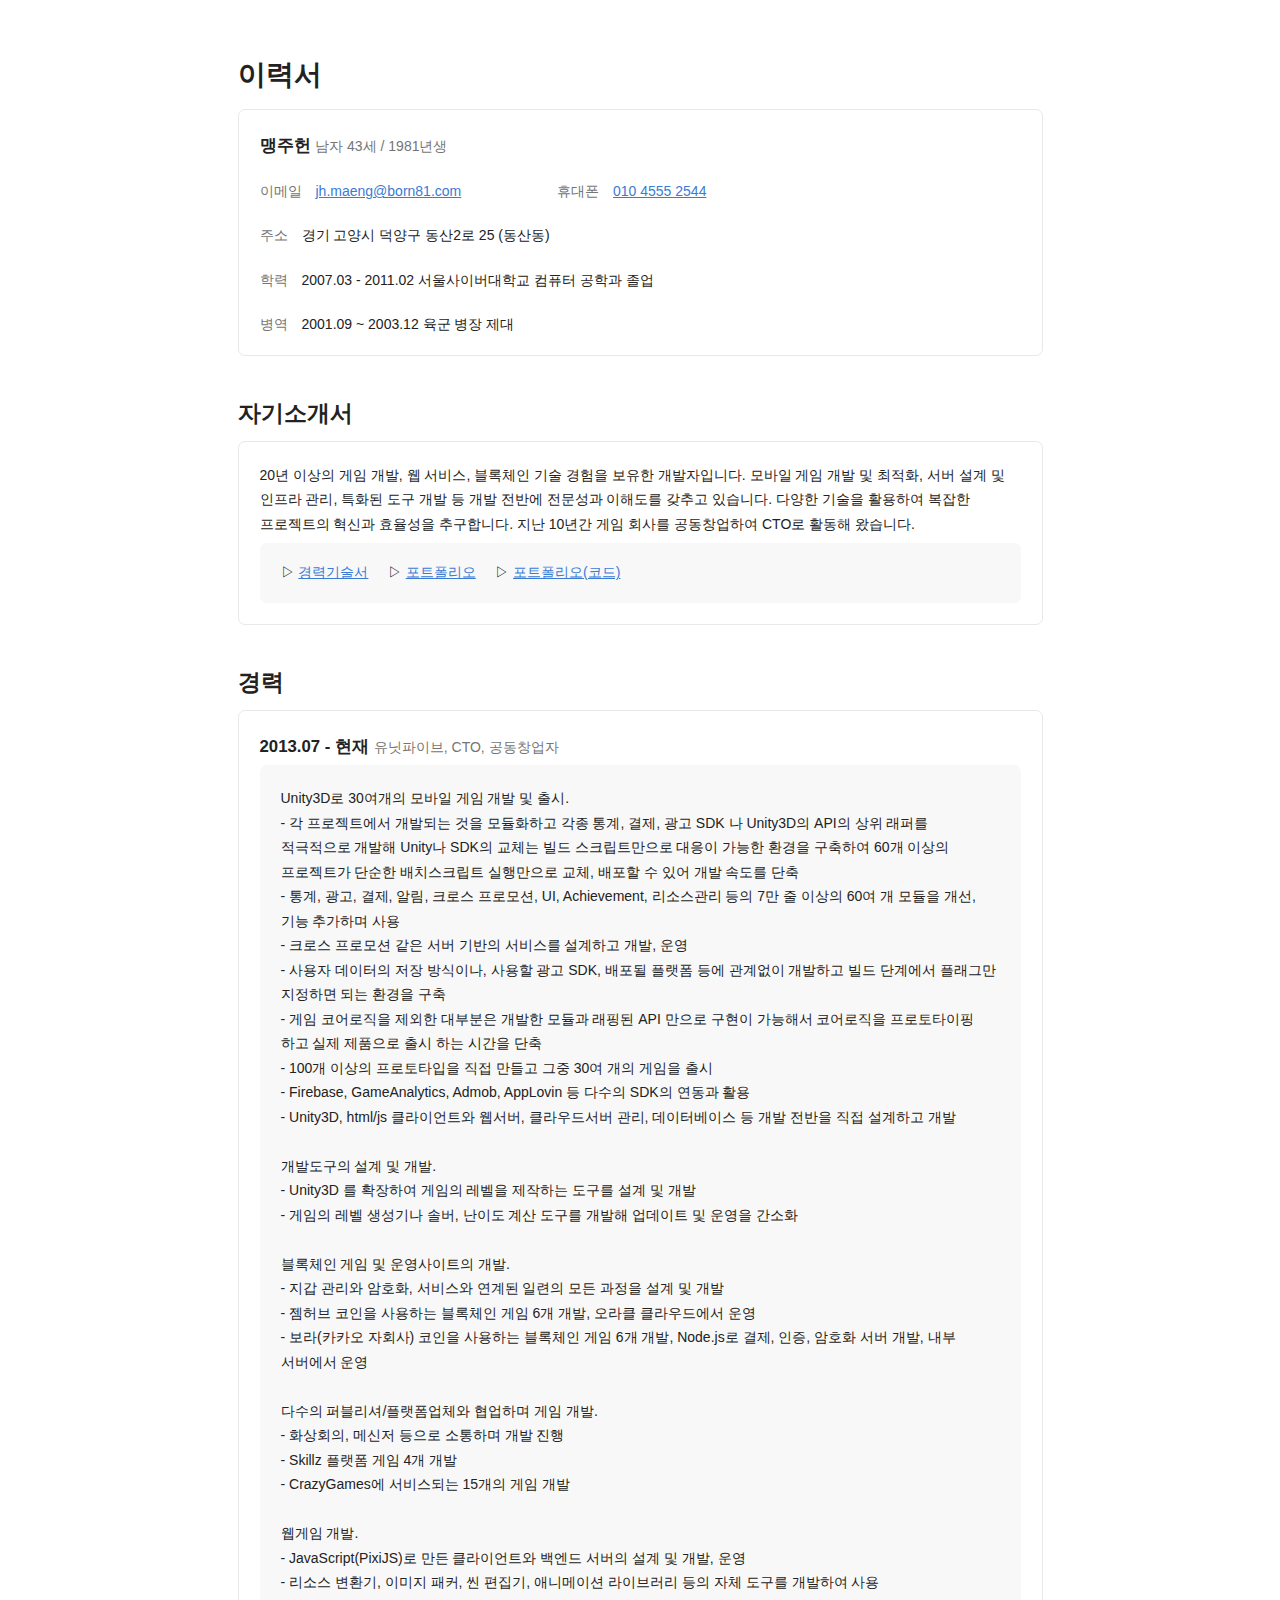
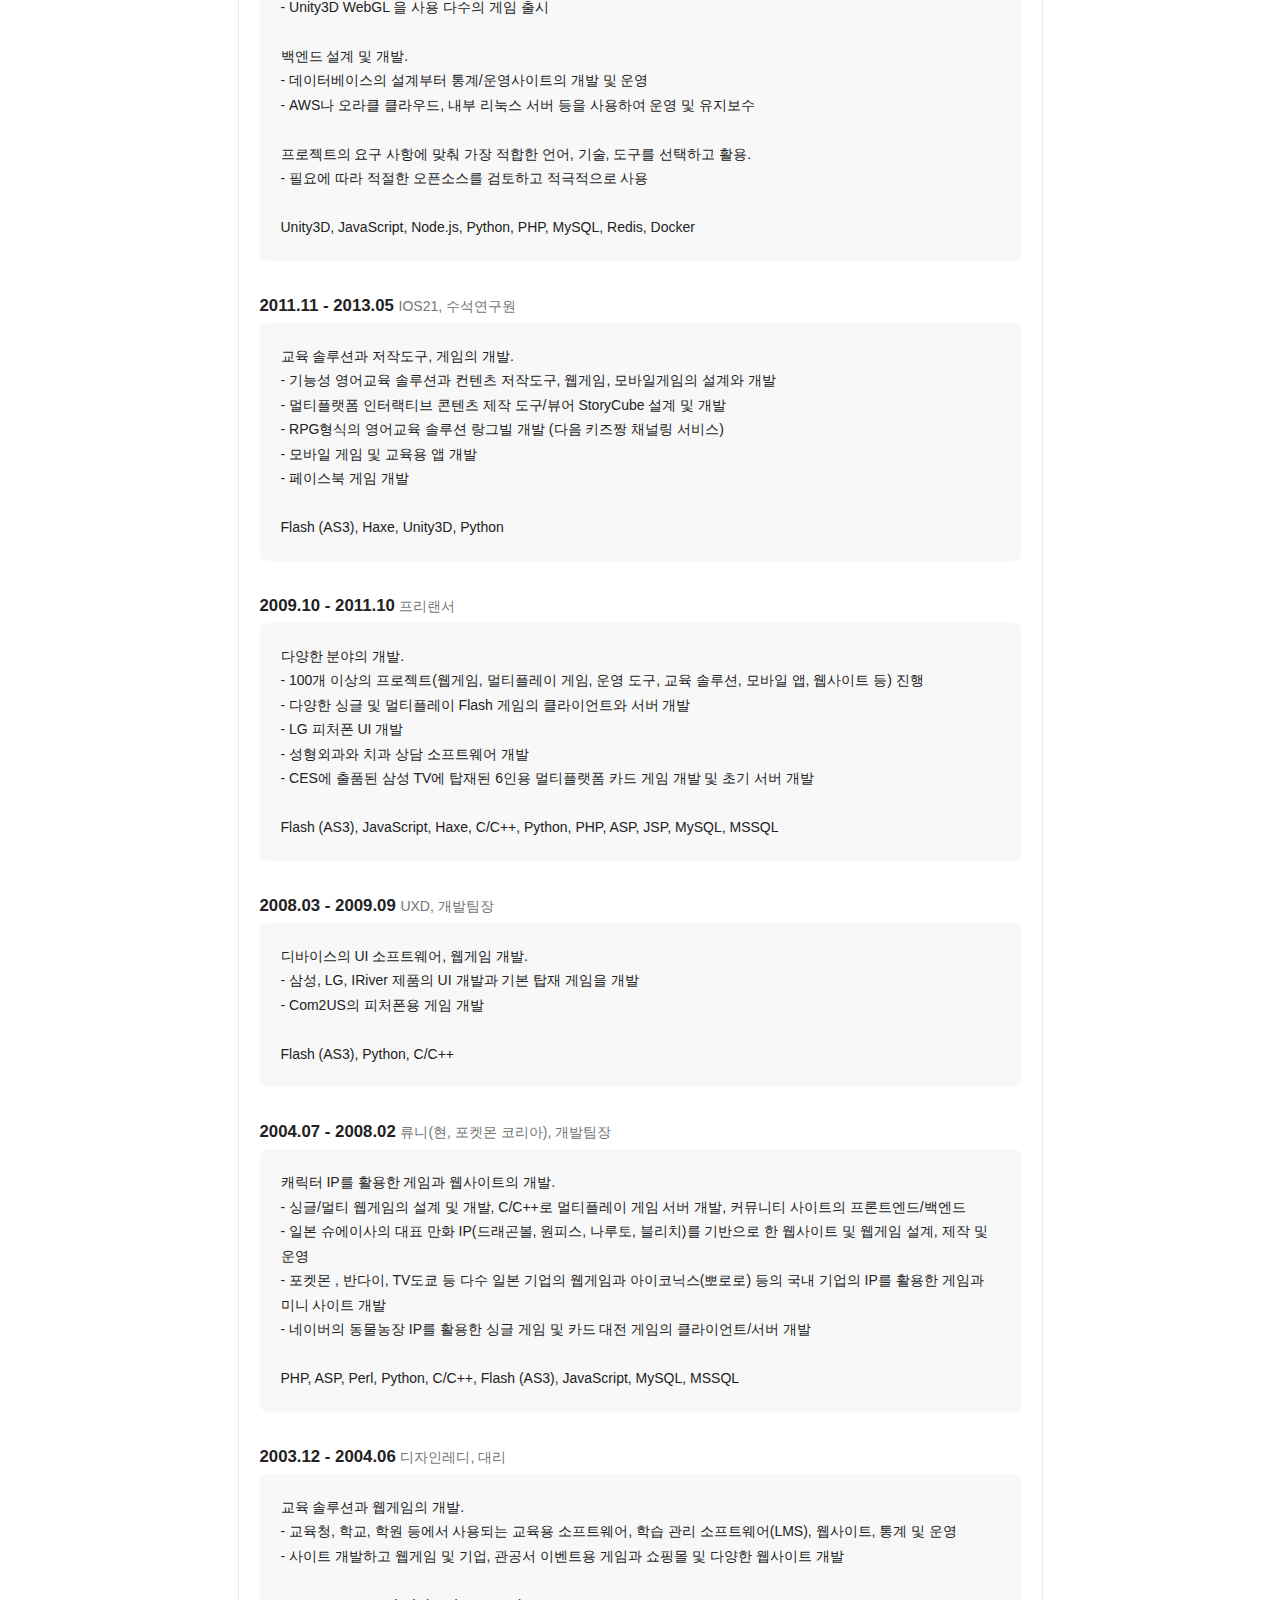
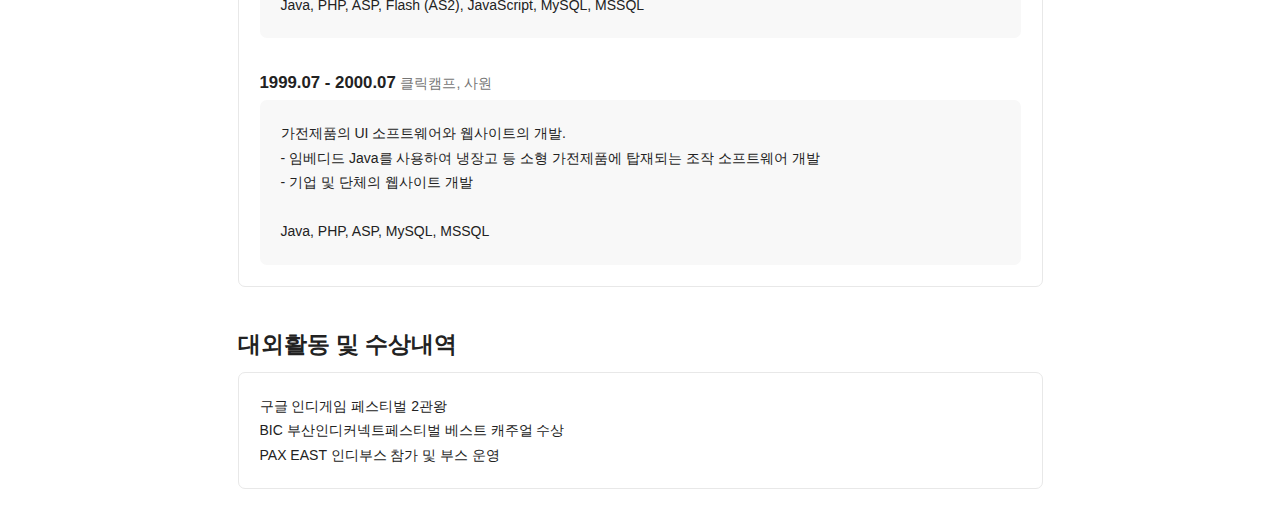
==== bio/index.html @ 1d15a1a6 "." ====
<!DOCTYPE html> <html lang=ko style>
<meta charset=utf-8>
<meta http-equiv=X-UA-Compatible content="IE=edge; chrome=1">
<meta name=viewport content="width=device-width, initial-scale=1.0, user-scalable=no">
<title>이력서 - 맹주헌</title>

<meta name="theme-color" content="#3a7bd5" />
<meta name="description" content="풀스택 게임 개발자 맹주헌입니다" />

<meta property="og:url" content="https://resume.born81.com/bio" />
<meta property="og:type" content="website" />
<meta property="og:title" content="이력서 - 맹주헌" />
<meta property="og:image" content="https://resume.born81.com/card.png" />
<meta property="og:description" content="풀스택 게임 개발자 맹주헌입니다" />
<meta property="og:locale" content="ko_KR" />
<meta property="og:image:width" content="1200" />
<meta property="og:image:height" content="630" />

<meta name="twitter:card" content="summary_large_image" />
<meta name="twitter:title" content="이력서 - 맹주헌" />
<meta name="twitter:image" content="https://resume.born81.com/card.png" />
<meta name="twitter:description" content="풀스택 게임 개발자 맹주헌입니다" />
<meta name="twitter:url" content="https://resume.born81.com/bio" />

<style>
*,body,html{font-family:Malgun Gothic,맑은 고딕,arial,sans-serif;letter-spacing:0}
body,div,html,section,span,p{font-family:Malgun Gothic,맑은 고딕,arial,sans-serif;padding:0;margin:0;font-size:100%;vertical-align:baseline;background:0;-moz-box-sizing:border-box;box-sizing:border-box;color:#222;word-break:break-all}
body,html{font-size:14px;height:100%}
body{width:100%;max-width:60rem;margin:auto}
.container{padding:3rem 0;margin:0 auto}
section{padding:0 1.25rem;border:0}
section+section{margin-top:3rem}
h1{font-size:2rem;line-height:2.75rem;font-weight:700;margin:.5em 0}
h2{font-size:1.625rem;line-height:2.25rem;margin:.5em 0}
h4{font-size:1.2rem;font-weight:700;margin:.2em 0}
h4 span{font-size:1rem;font-weight:400;color:#757575}
p{font-size:1rem;line-height:1.75rem;word-break:keep-all;word-wrap:break-word;white-space:pre-line;margin:0}
a{background-color:transparent;color:#3a7bd5;-webkit-transition:color .3s ease;transition:color .3s ease}
a:hover{color:#00d2ff}
.content{background-color:#fff;border:1px solid #e8e8e8;border-radius:.5rem;-moz-box-sizing:border-box;box-sizing:border-box;padding:1.5rem}
.bio{display:-moz-box;display:-ms-flexbox;display:flex;-ms-flex-wrap:wrap;flex-wrap:wrap;gap:1.875rem 1.5rem;margin-top:1.875rem}
.info{display:-moz-box;display:-ms-flexbox;display:flex;-moz-box-orient:horizontal;-moz-box-direction:normal;-ms-flex-direction:row;flex-direction:row;gap:1rem}
.info-big{width:100%}
.info .head{font-size:1rem;color:#757575}
.info .cont{font-size:1rem;min-width:15.75rem;width:-moz-fit-content;width:fit-content}
.project+.project{margin-top:2.5rem}
.detail{background-color:#f8f8f8;border-radius:.5rem;padding:1.5rem;margin-top:.5rem}
.link{}
@media print{
	.link{display:none}
	a{color:#222;text-decoration:none}
}
</style>

<script async src="https://www.googletagmanager.com/gtag/js?id=G-L0XFCNDTF9"></script>
<script>window.dataLayer = window.dataLayer || [];function gtag(){dataLayer.push(arguments);}gtag('js', new Date());gtag('config', 'G-L0XFCNDTF9');</script>
</head>
<body>
	<div class="container">
		<section>
			<h1>이력서</h1>
			<div class="content">
				<h4>맹주헌 <span>남자 43세 / 1981년생</span></h4>
				
				<div class="bio">
					<div class="info">
						<div class="head">이메일</div>
						<div class="cont"><a href="mailto:jh.maeng@born81.com">jh.maeng@born81.com</a></div>
					</div>
					
					<div class="info">
						<div class="head">휴대폰</div>
						<div class="cont"><a href="tel:+821045552544">010 4555 2544</a></div>
					</div>
					
					<div class="info info-big">
						<div class="head">주소</div>
						<div class="cont">경기 고양시 덕양구 동산2로 25 (동산동)</div>
					</div>
					
					<div class="info info-big">
						<div class="head">학력</div>
						<div class="cont">2007.03 - 2011.02 서울사이버대학교 컴퓨터 공학과 졸업</div>
					</div>
					
					<div class="info">
						<div class="head">병역</div>
						<div class="cont">2001.09 ~ 2003.12 육군 병장 제대</div>
					</div>
				</div>
			</div>
		</section>
		
		<section>
			<h2>자기소개서</h2>
			<div class="content">
				<p>20년 이상의 게임 개발, 웹 서비스, 블록체인 기술 경험을 보유한 개발자입니다. 모바일 게임 개발 및 최적화, 서버 설계 및 인프라 관리, 특화된 도구 개발 등 개발 전반에 전문성과 이해도를 갖추고 있습니다. 다양한 기술을 활용하여 복잡한 프로젝트의 혁신과 효율성을 추구합니다. 지난 10년간 게임 회사를 공동창업하여 CTO로 활동해 왔습니다.</p>
				<div class="detail link">
					▷ <a href="https://resume.born81.com" _target="blank">경력기술서</a> &nbsp; &nbsp;
					▷ <a href="https://resume.born81.com/work" _target="blank">포트폴리오</a> &nbsp; &nbsp;
					▷ <a href="https://resume.born81.com/code" _target="blank">포트폴리오(코드)</a>
				</div>
			</div>
		</section>
		
		<section>
			<h2>경력</h2>
			<div class="content">
				<div class="project">
					<h4>2013.07 - 현재 <span>유닛파이브, CTO, 공동창업자</span></h4>
					<div class="detail">
						<p>Unity3D로 30여개의 모바일 게임 개발 및 출시.
 - 각 프로젝트에서 개발되는 것을 모듈화하고 각종 통계, 결제, 광고 SDK 나 Unity3D의 API의 상위 래퍼를 적극적으로 개발해 Unity나 SDK의 교체는 빌드 스크립트만으로 대응이 가능한 환경을 구축하여 60개 이상의 프로젝트가 단순한 배치스크립트 실행만으로 교체, 배포할 수 있어 개발 속도를 단축
 - 통계, 광고, 결제, 알림, 크로스 프로모션, UI, Achievement, 리소스관리 등의 7만 줄 이상의 60여 개 모듈을 개선, 기능 추가하며 사용
 - 크로스 프로모션 같은 서버 기반의 서비스를 설계하고 개발, 운영
 - 사용자 데이터의 저장 방식이나, 사용할 광고 SDK, 배포될 플랫폼 등에 관계없이 개발하고 빌드 단계에서 플래그만 지정하면 되는 환경을 구축
 - 게임 코어로직을 제외한 대부분은 개발한 모듈과 래핑된 API 만으로 구현이 가능해서 코어로직을 프로토타이핑 하고 실제 제품으로 출시 하는 시간을 단축
 - 100개 이상의 프로토타입을 직접 만들고 그중 30여 개의 게임을 출시
 - Firebase, GameAnalytics, Admob, AppLovin 등 다수의 SDK의 연동과 활용
 - Unity3D, html/js 클라이언트와 웹서버, 클라우드서버 관리, 데이터베이스 등 개발 전반을 직접 설계하고 개발

개발도구의 설계 및 개발.
 - Unity3D 를 확장하여 게임의 레벨을 제작하는 도구를 설계 및 개발
 - 게임의 레벨 생성기나 솔버, 난이도 계산 도구를 개발해 업데이트 및 운영을 간소화

블록체인 게임 및 운영사이트의 개발.
 - 지갑 관리와 암호화, 서비스와 연계된 일련의 모든 과정을 설계 및 개발
 - 젬허브 코인을 사용하는 블록체인 게임 6개 개발, 오라클 클라우드에서 운영
 - 보라(카카오 자회사) 코인을 사용하는 블록체인 게임 6개 개발, Node.js로 결제, 인증, 암호화 서버 개발, 내부 서버에서 운영

다수의 퍼블리셔/플랫폼업체와 협업하며 게임 개발.
 - 화상회의, 메신저 등으로 소통하며 개발 진행
 - Skillz 플랫폼 게임 4개 개발
 - CrazyGames에 서비스되는 15개의 게임 개발

웹게임 개발.
 - JavaScript(PixiJS)로 만든 클라이언트와 백엔드 서버의 설계 및 개발, 운영
 - 리소스 변환기, 이미지 패커, 씬 편집기, 애니메이션 라이브러리 등의 자체 도구를 개발하여 사용
 - Unity3D WebGL 을 사용 다수의 게임 출시

백엔드 설계 및 개발.
 - 데이터베이스의 설계부터 통계/운영사이트의 개발 및 운영
 - AWS나 오라클 클라우드, 내부 리눅스 서버 등을 사용하여 운영 및 유지보수

프로젝트의 요구 사항에 맞춰 가장 적합한 언어, 기술, 도구를 선택하고 활용.
 - 필요에 따라 적절한 오픈소스를 검토하고 적극적으로 사용

Unity3D, JavaScript, Node.js, Python, PHP, MySQL, Redis, Docker</p>
					</div>
					
				</div>
				
				<div class="project">
					<h4>2011.11 - 2013.05 <span>IOS21, 수석연구원</span></h4>
					<div class="detail">
						<p>교육 솔루션과 저작도구, 게임의 개발.
 - 기능성 영어교육 솔루션과 컨텐츠 저작도구, 웹게임, 모바일게임의 설계와 개발
 - 멀티플랫폼 인터랙티브 콘텐츠 제작 도구/뷰어 StoryCube 설계 및 개발
 - RPG형식의 영어교육 솔루션 랑그빌 개발 (다음 키즈짱 채널링 서비스)
 - 모바일 게임 및 교육용 앱 개발
 - 페이스북 게임 개발

Flash (AS3), Haxe, Unity3D, Python</p>
					</div>
				</div>
				
				<div class="project">
					<h4>2009.10 - 2011.10 <span>프리랜서</span></h4>
					<div class="detail">
						<p>다양한 분야의 개발.
 - 100개 이상의 프로젝트(웹게임, 멀티플레이 게임, 운영 도구, 교육 솔루션, 모바일 앱, 웹사이트 등) 진행
 - 다양한 싱글 및 멀티플레이 Flash 게임의 클라이언트와 서버 개발
 - LG 피처폰 UI 개발
 - 성형외과와 치과 상담 소프트웨어 개발
 - CES에 출품된 삼성 TV에 탑재된 6인용 멀티플랫폼 카드 게임 개발 및 초기 서버 개발

Flash (AS3), JavaScript, Haxe, C/C++, Python, PHP, ASP, JSP, MySQL, MSSQL</p>
					</div>
				</div>
				
				<div class="project">
					<h4>2008.03 - 2009.09 <span>UXD, 개발팀장</span></h4>
					<div class="detail">
						<p>디바이스의 UI 소프트웨어, 웹게임 개발.
 - 삼성, LG, IRiver 제품의 UI 개발과 기본 탑재 게임을 개발
 - Com2US의 피처폰용 게임 개발

Flash (AS3), Python, C/C++</p>
					</div>
				</div>
				
				<div class="project">
					<h4>2004.07 - 2008.02 <span>류니(현, 포켓몬 코리아), 개발팀장</span></h4>
					<div class="detail">
						<p>캐릭터 IP를 활용한 게임과 웹사이트의 개발.
 - 싱글/멀티 웹게임의 설계 및 개발, C/C++로 멀티플레이 게임 서버 개발, 커뮤니티 사이트의 프론트엔드/백엔드
 - 일본 슈에이사의 대표 만화 IP(드래곤볼, 원피스, 나루토, 블리치)를 기반으로 한 웹사이트 및 웹게임 설계, 제작 및 운영
 - 포켓몬 , 반다이, TV도쿄 등 다수 일본 기업의 웹게임과 아이코닉스(뽀로로) 등의 국내 기업의 IP를 활용한 게임과 미니 사이트 개발
 - 네이버의 동물농장 IP를 활용한 싱글 게임 및 카드 대전 게임의 클라이언트/서버 개발

PHP, ASP, Perl, Python, C/C++, Flash (AS3), JavaScript, MySQL, MSSQL</p>
					</div>
				</div>
				
				<div class="project">
					<h4>2003.12 - 2004.06 <span>디자인레디, 대리</span></h4>
					<div class="detail">
						<p>교육 솔루션과 웹게임의 개발.
 - 교육청, 학교, 학원 등에서 사용되는 교육용 소프트웨어, 학습 관리 소프트웨어(LMS), 웹사이트, 통계 및 운영
 - 사이트 개발하고 웹게임 및 기업, 관공서 이벤트용 게임과 쇼핑몰 및 다양한 웹사이트 개발

Java, PHP, ASP, Flash (AS2), JavaScript, MySQL, MSSQL</p>
					</div>
				</div>
				
				<div class="project">
					<h4>1999.07 - 2000.07 <span>클릭캠프, 사원</span></h4>
					<div class="detail">
						<p>가전제품의 UI 소프트웨어와 웹사이트의 개발.
 - 임베디드 Java를 사용하여 냉장고 등 소형 가전제품에 탑재되는 조작 소프트웨어 개발
 - 기업 및 단체의 웹사이트 개발

Java, PHP, ASP, MySQL, MSSQL</p>
					</div>
					
				</div>
			</div>
		</section>
		
		<section>
			<h2>대외활동 및 수상내역</h2>
			<div class="content">
				<p>구글 인디게임 페스티벌 2관왕</p>
				<p>BIC 부산인디커넥트페스티벌 베스트 캐주얼 수상</p>
				<p>PAX EAST 인디부스 참가 및 부스 운영</p>
			</div>
		</section>
	</div>
</body>
</html>
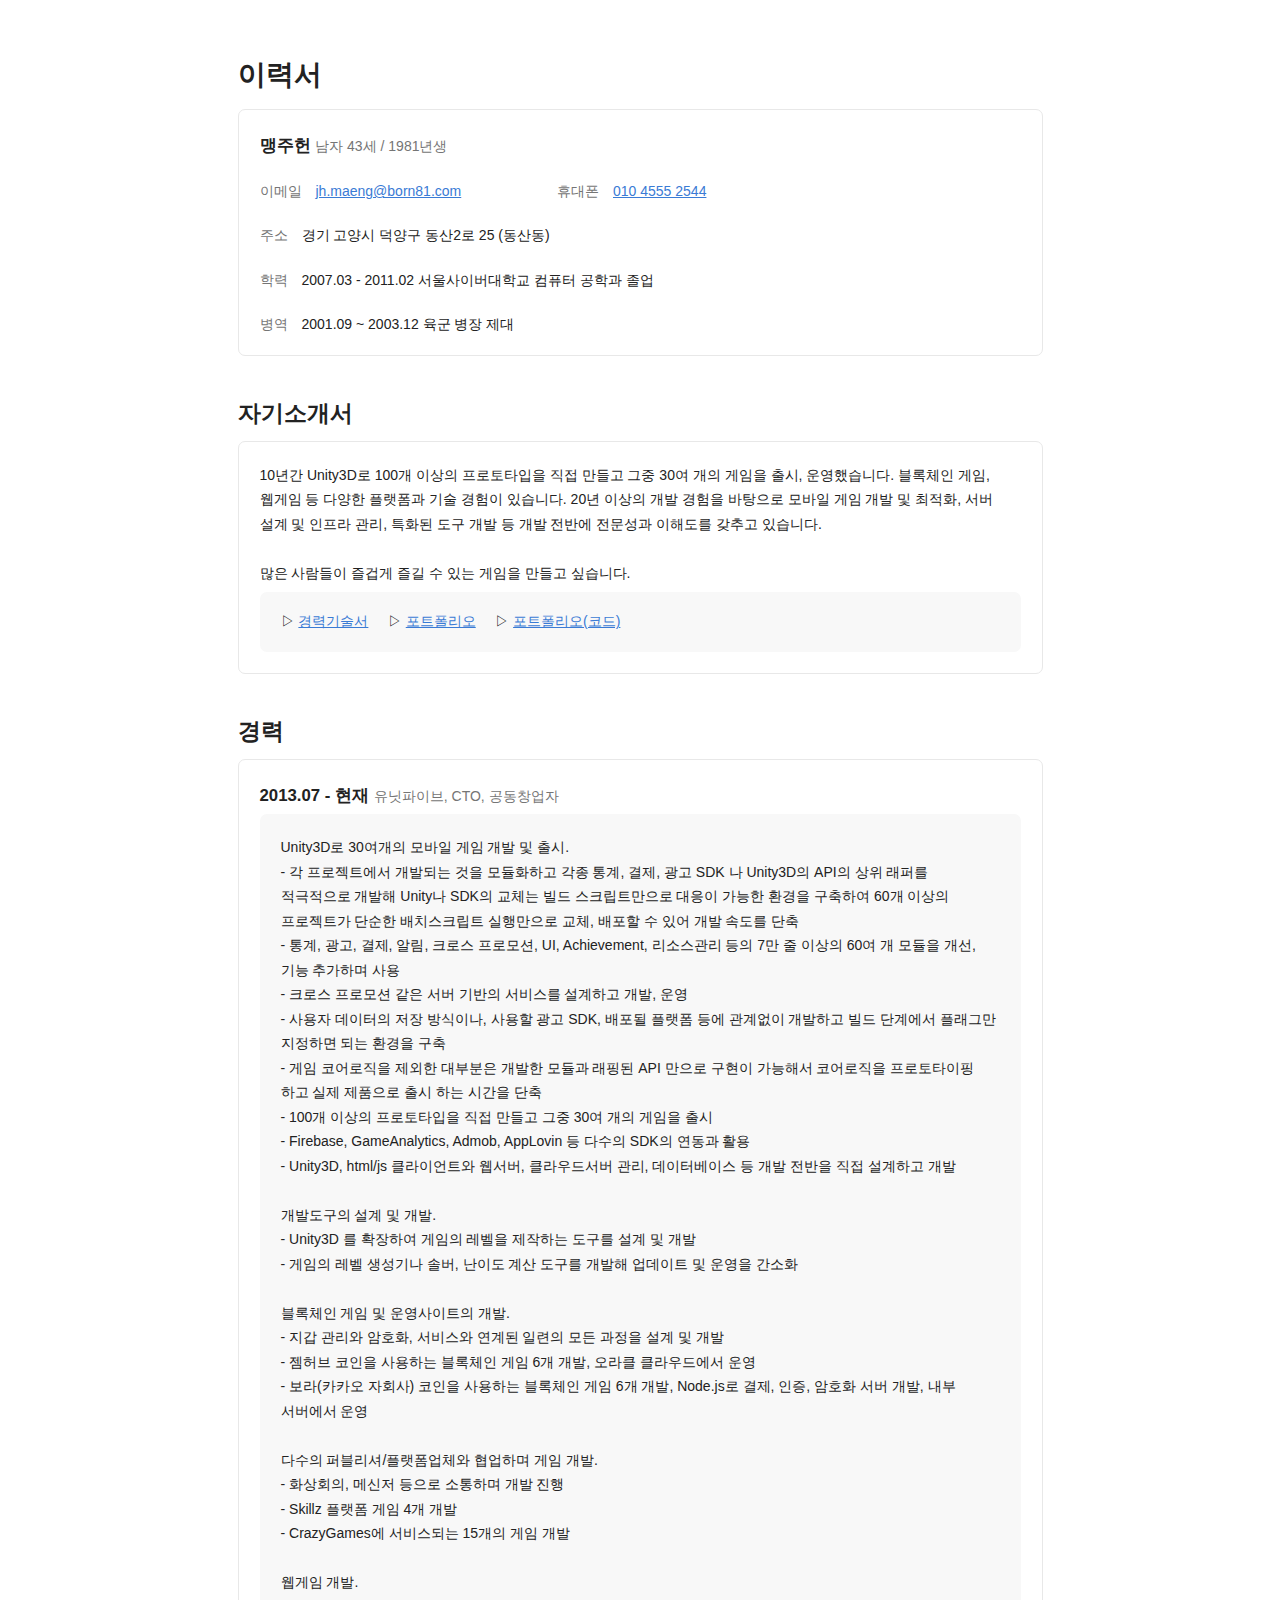
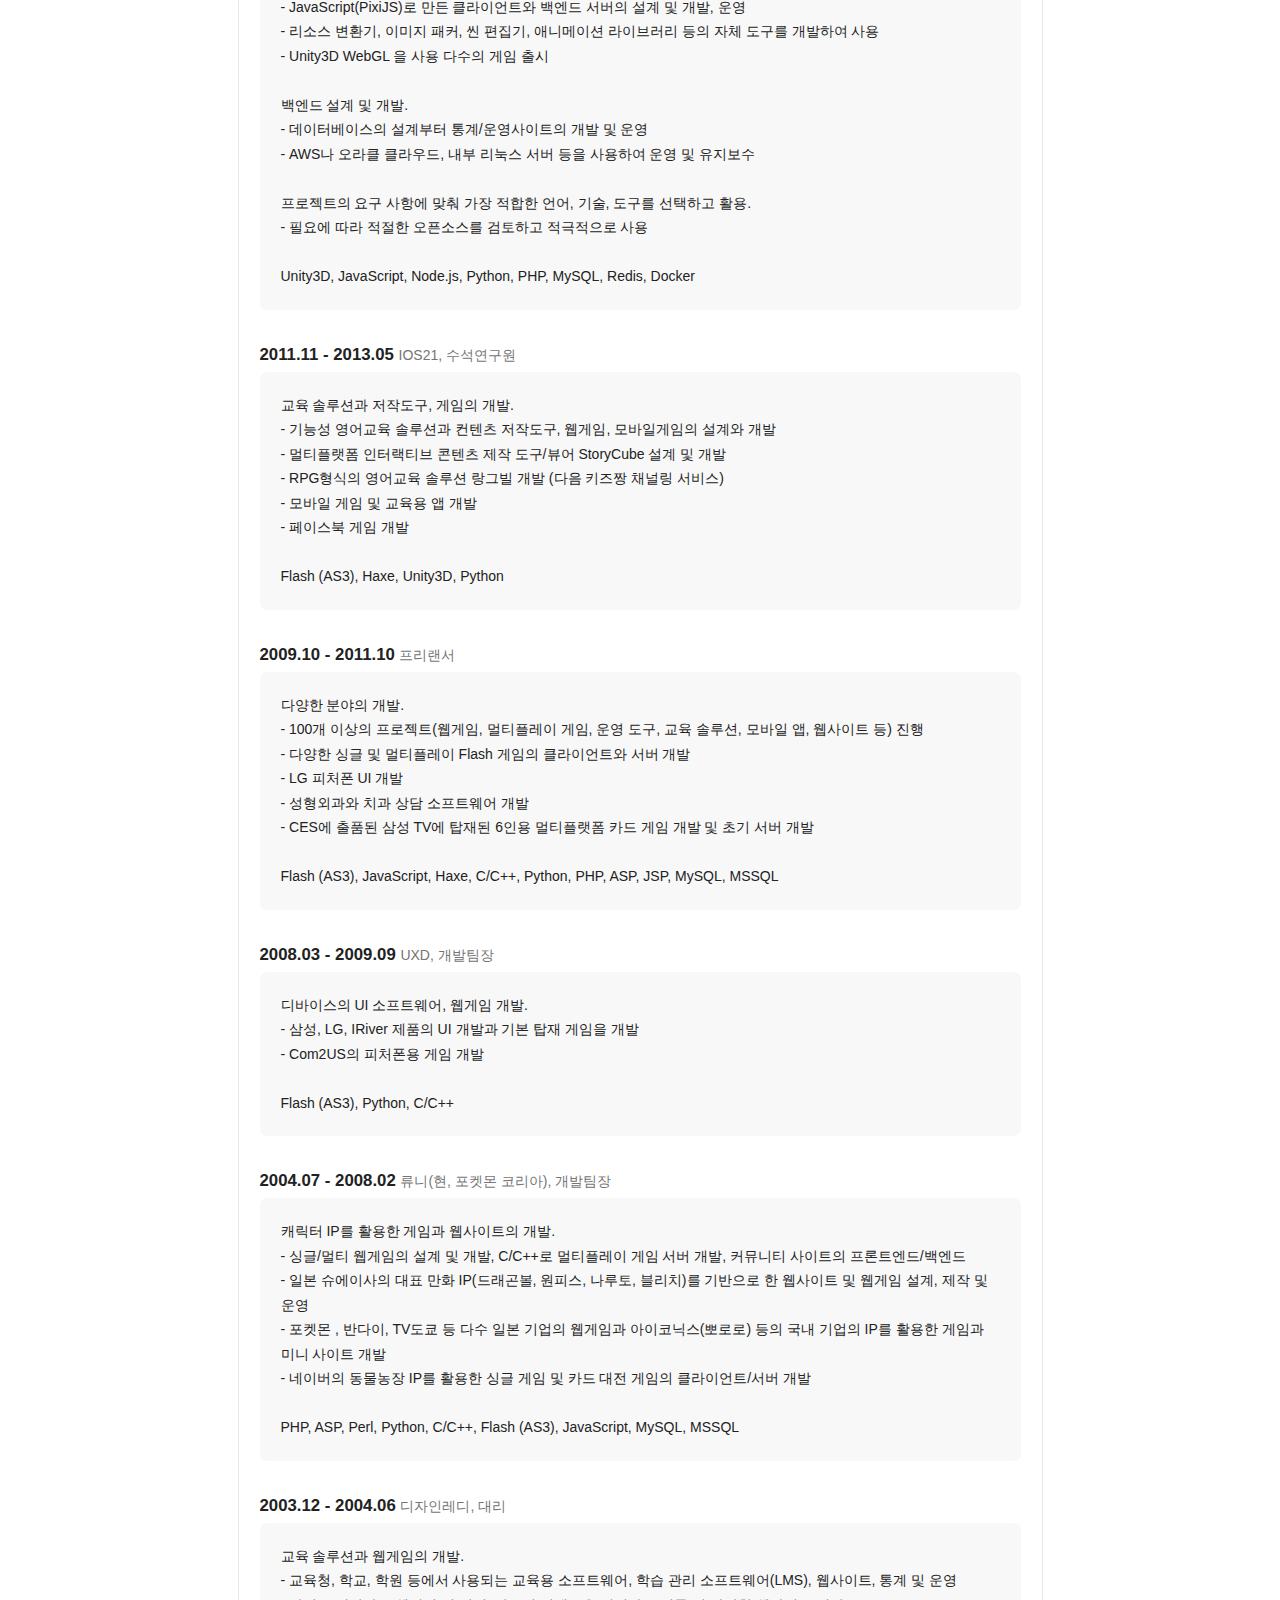
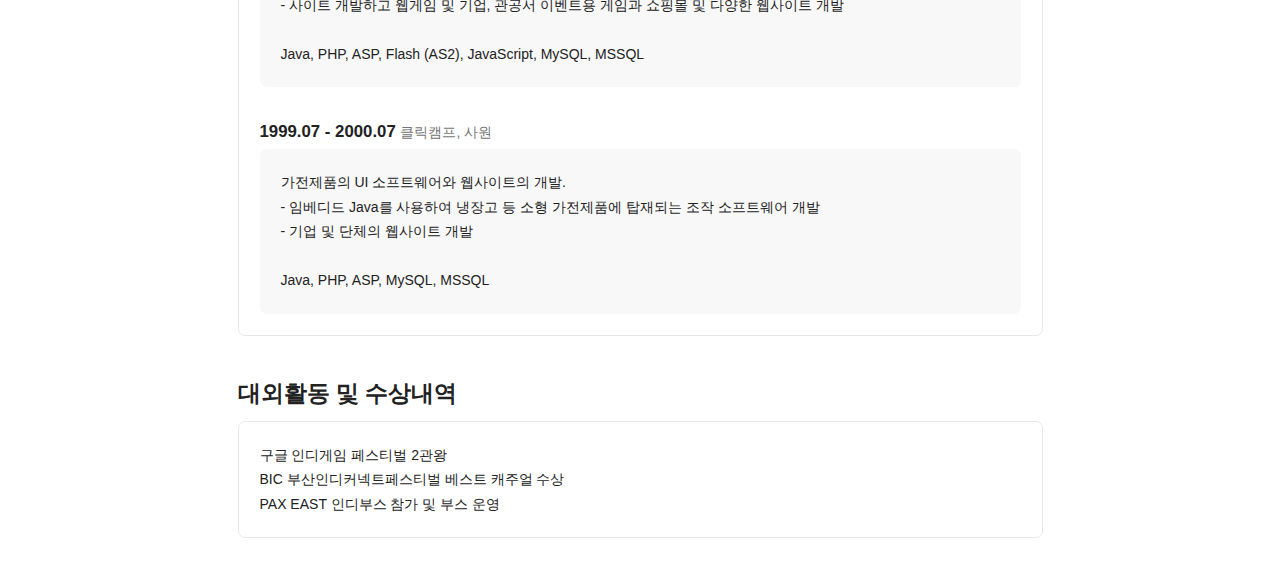
==== commit adb72707: "." ====
--- a/bio/index.html
+++ b/bio/index.html
@@ -94,7 +94,8 @@
 		<section>
 			<h2>자기소개서</h2>
 			<div class="content">
-				<p>20년 이상의 게임 개발, 웹 서비스, 블록체인 기술 경험을 보유한 개발자입니다. 모바일 게임 개발 및 최적화, 서버 설계 및 인프라 관리, 특화된 도구 개발 등 개발 전반에 전문성과 이해도를 갖추고 있습니다. 다양한 기술을 활용하여 복잡한 프로젝트의 혁신과 효율성을 추구합니다. 지난 10년간 게임 회사를 공동창업하여 CTO로 활동해 왔습니다.</p>
+				<p>10년간 Unity3D로 100개 이상의 프로토타입을 직접 만들고 그중 30여 개의 게임을 출시, 운영했습니다. 블록체인 게임, 웹게임 등 다양한 플랫폼과 기술 경험이 있습니다. 20년 이상의 개발 경험을 바탕으로 모바일 게임 개발 및 최적화, 서버 설계 및 인프라 관리, 특화된 도구 개발 등 개발 전반에 전문성과 이해도를 갖추고 있습니다.</p>
+				<p><br />많은 사람들이 즐겁게 즐길 수 있는 게임을 만들고 싶습니다.</p>
 				<div class="detail link">
 					▷ <a href="https://resume.born81.com" _target="blank">경력기술서</a> &nbsp; &nbsp;
 					▷ <a href="https://resume.born81.com/work" _target="blank">포트폴리오</a> &nbsp; &nbsp;
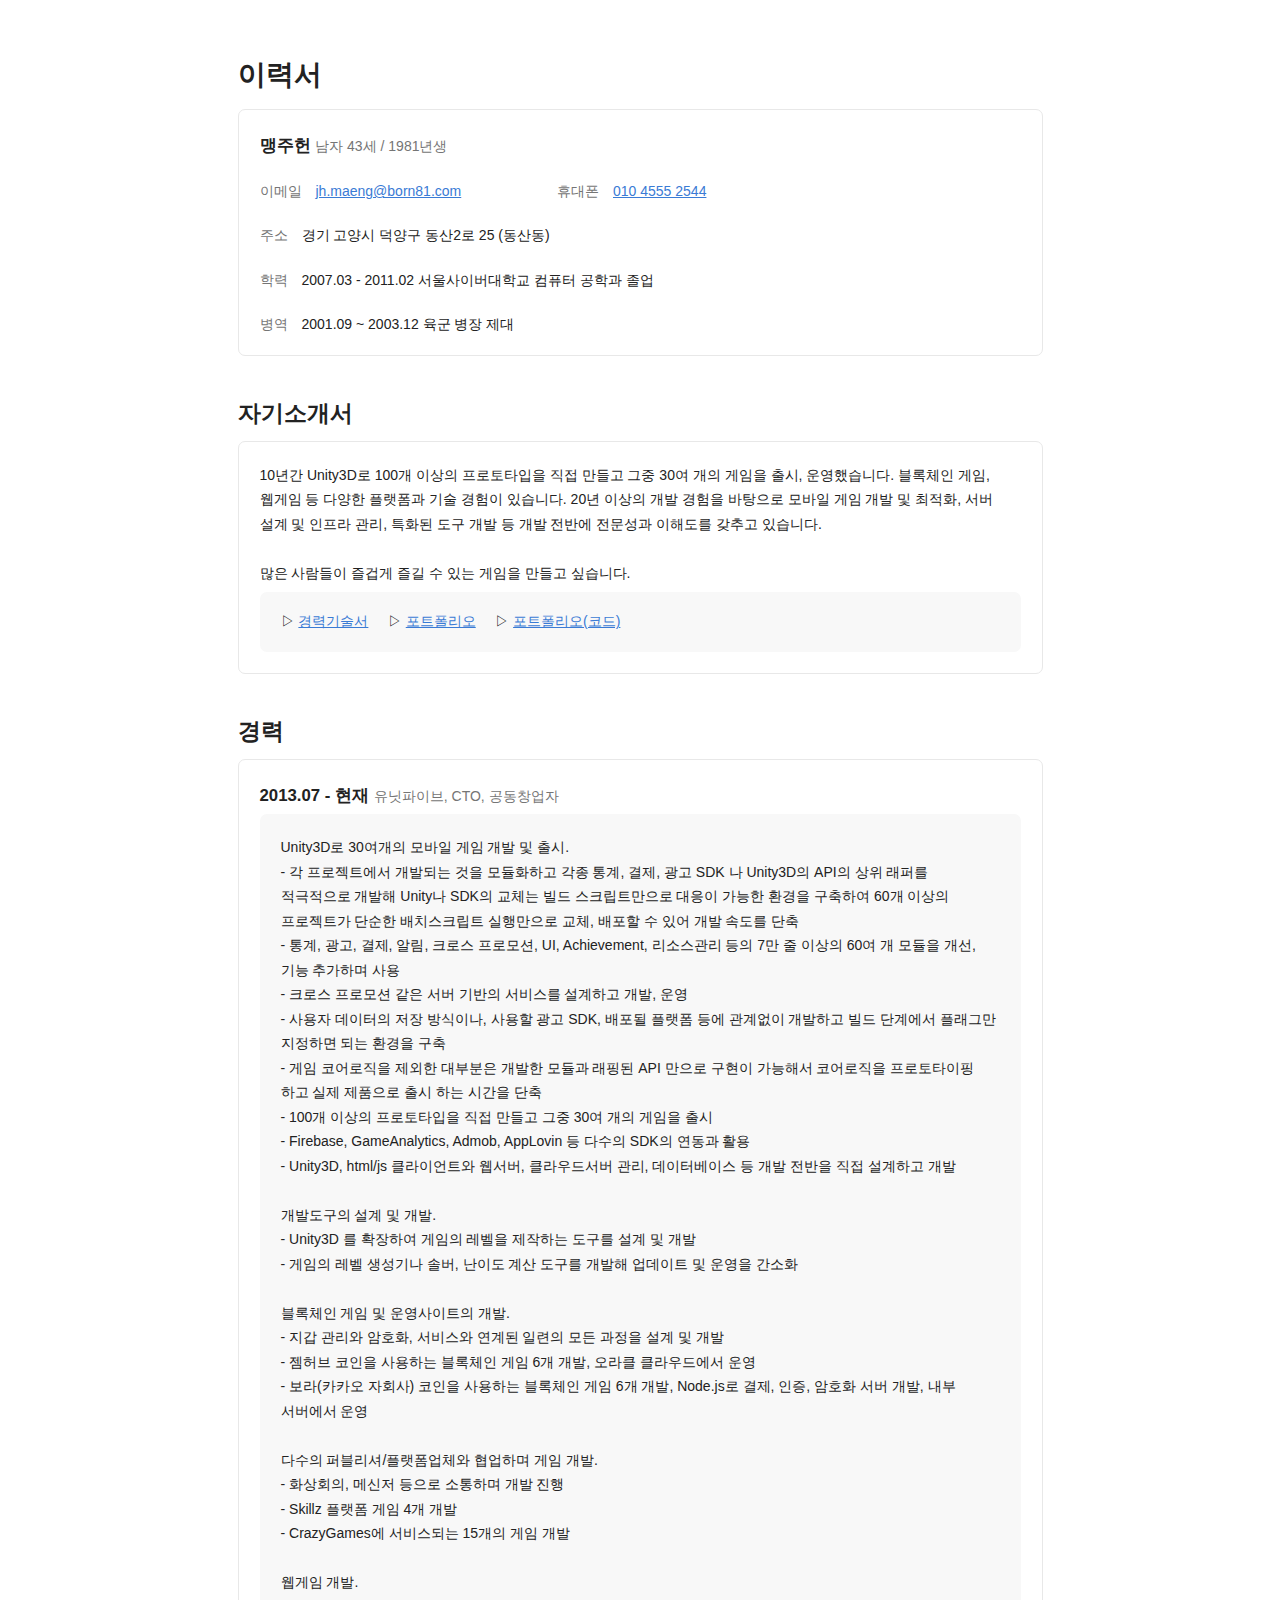
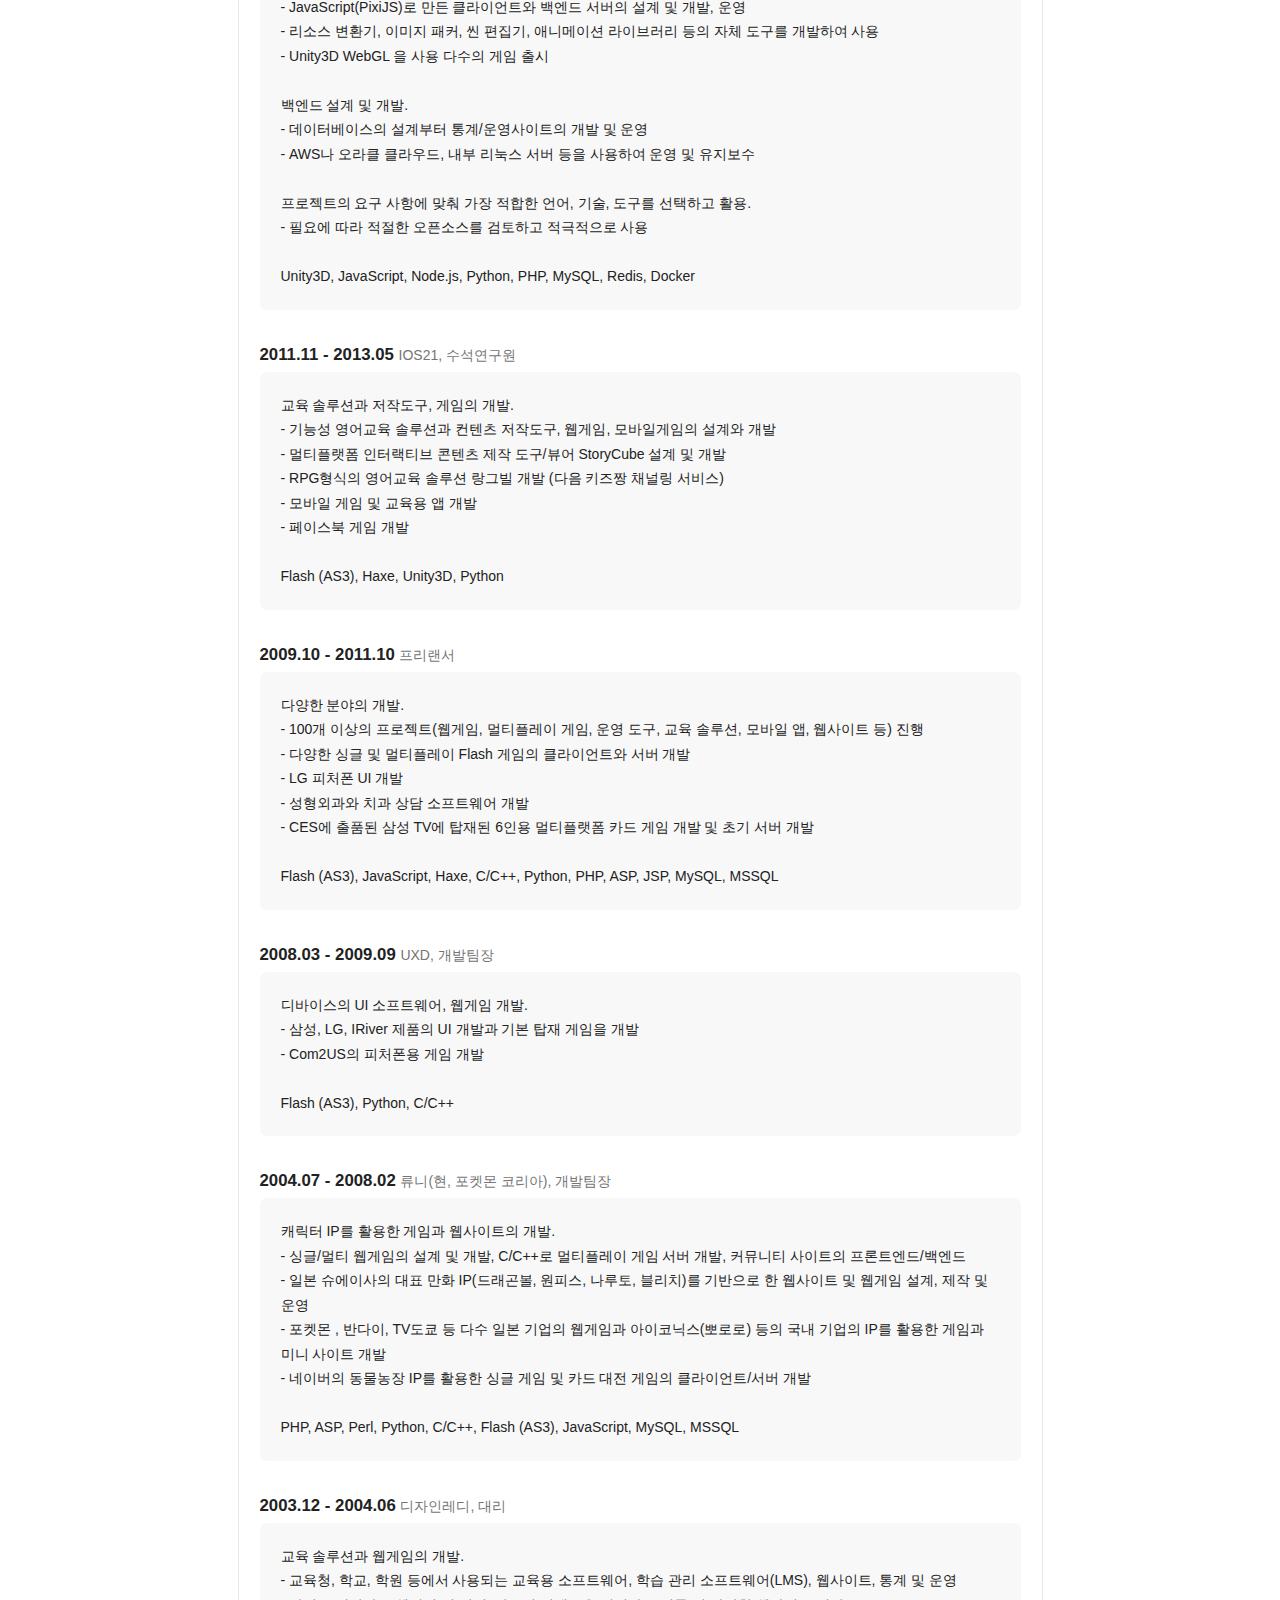
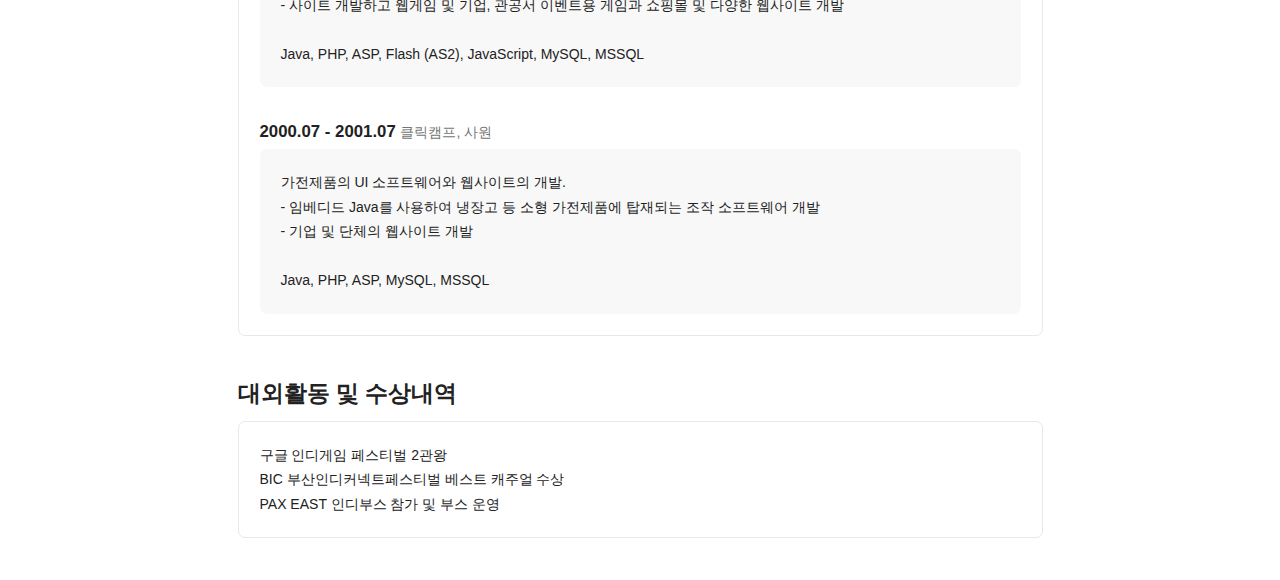
==== commit 41fe7e4c: "." ====
--- a/bio/index.html
+++ b/bio/index.html
@@ -215,7 +215,7 @@
 				</div>
 				
 				<div class="project">
-					<h4>1999.07 - 2000.07 <span>클릭캠프, 사원</span></h4>
+					<h4>2000.07 - 2001.07 <span>클릭캠프, 사원</span></h4>
 					<div class="detail">
 						<p>가전제품의 UI 소프트웨어와 웹사이트의 개발.
  - 임베디드 Java를 사용하여 냉장고 등 소형 가전제품에 탑재되는 조작 소프트웨어 개발
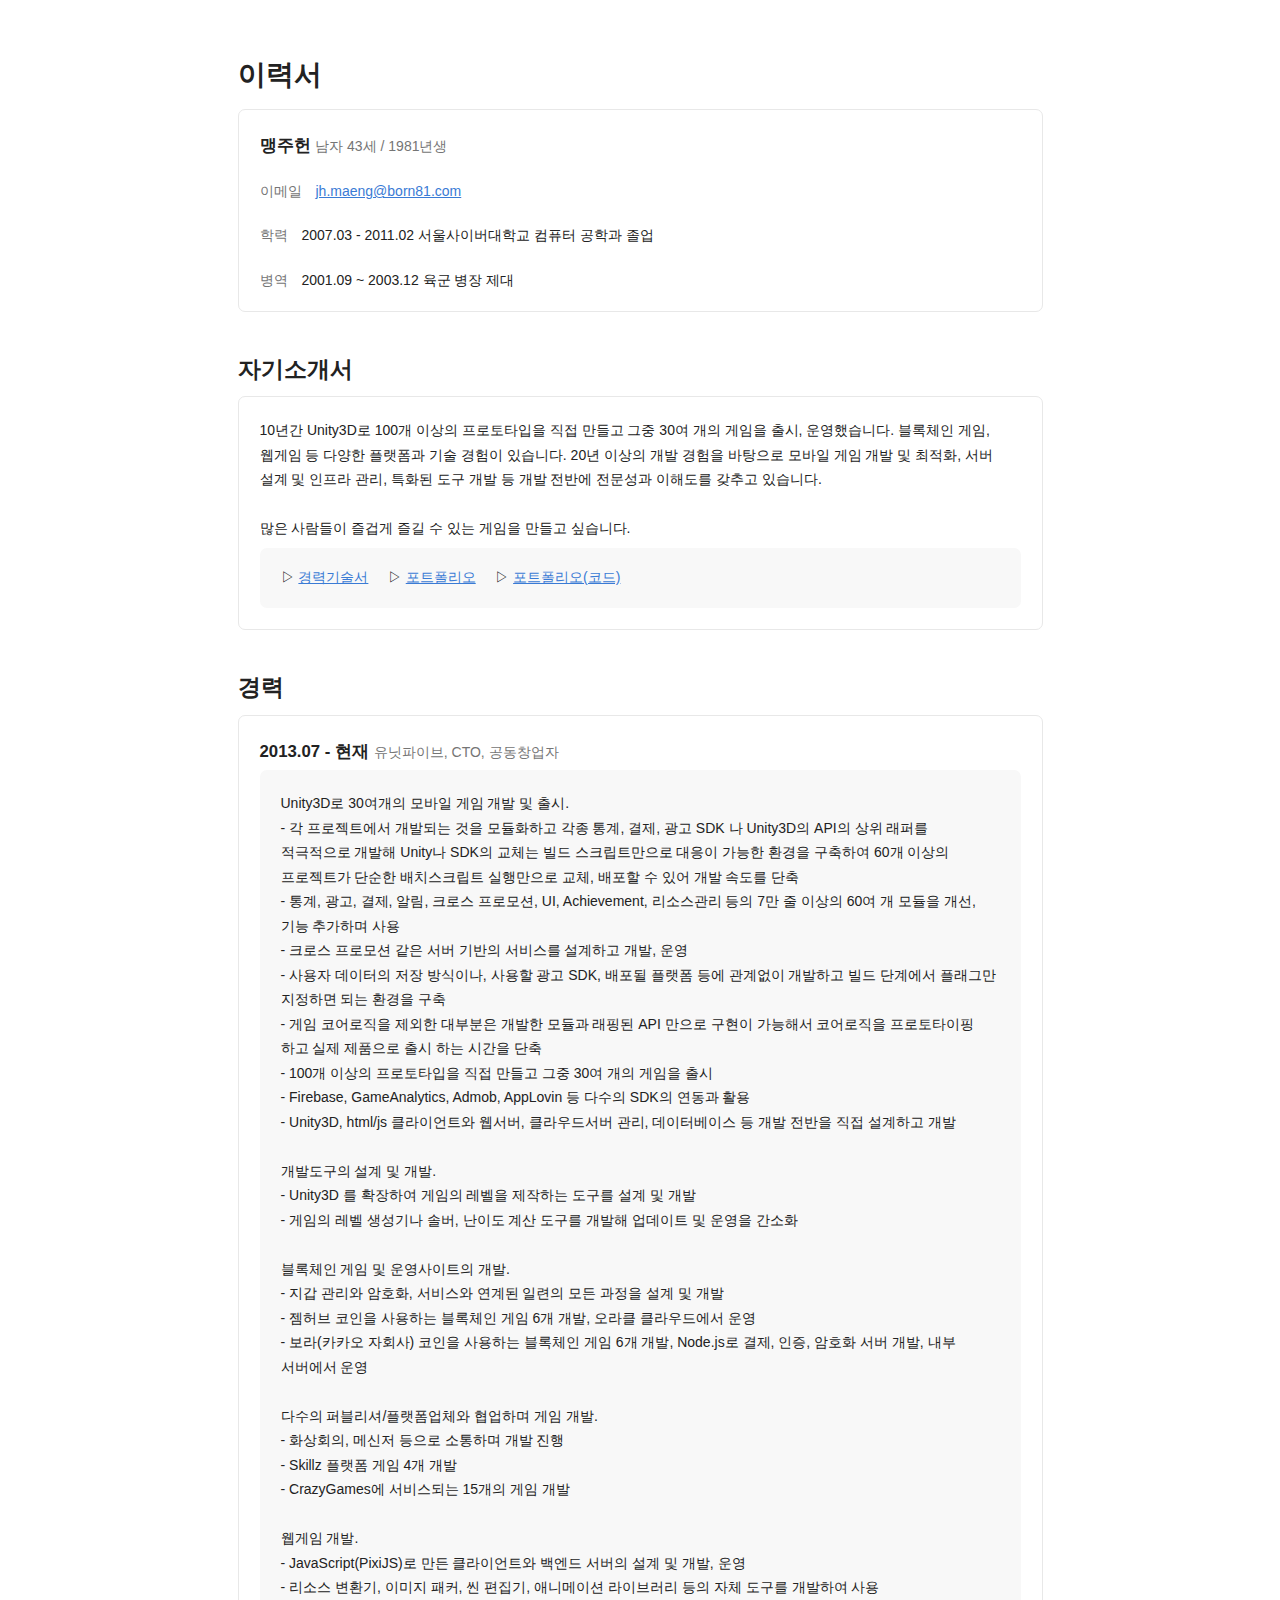
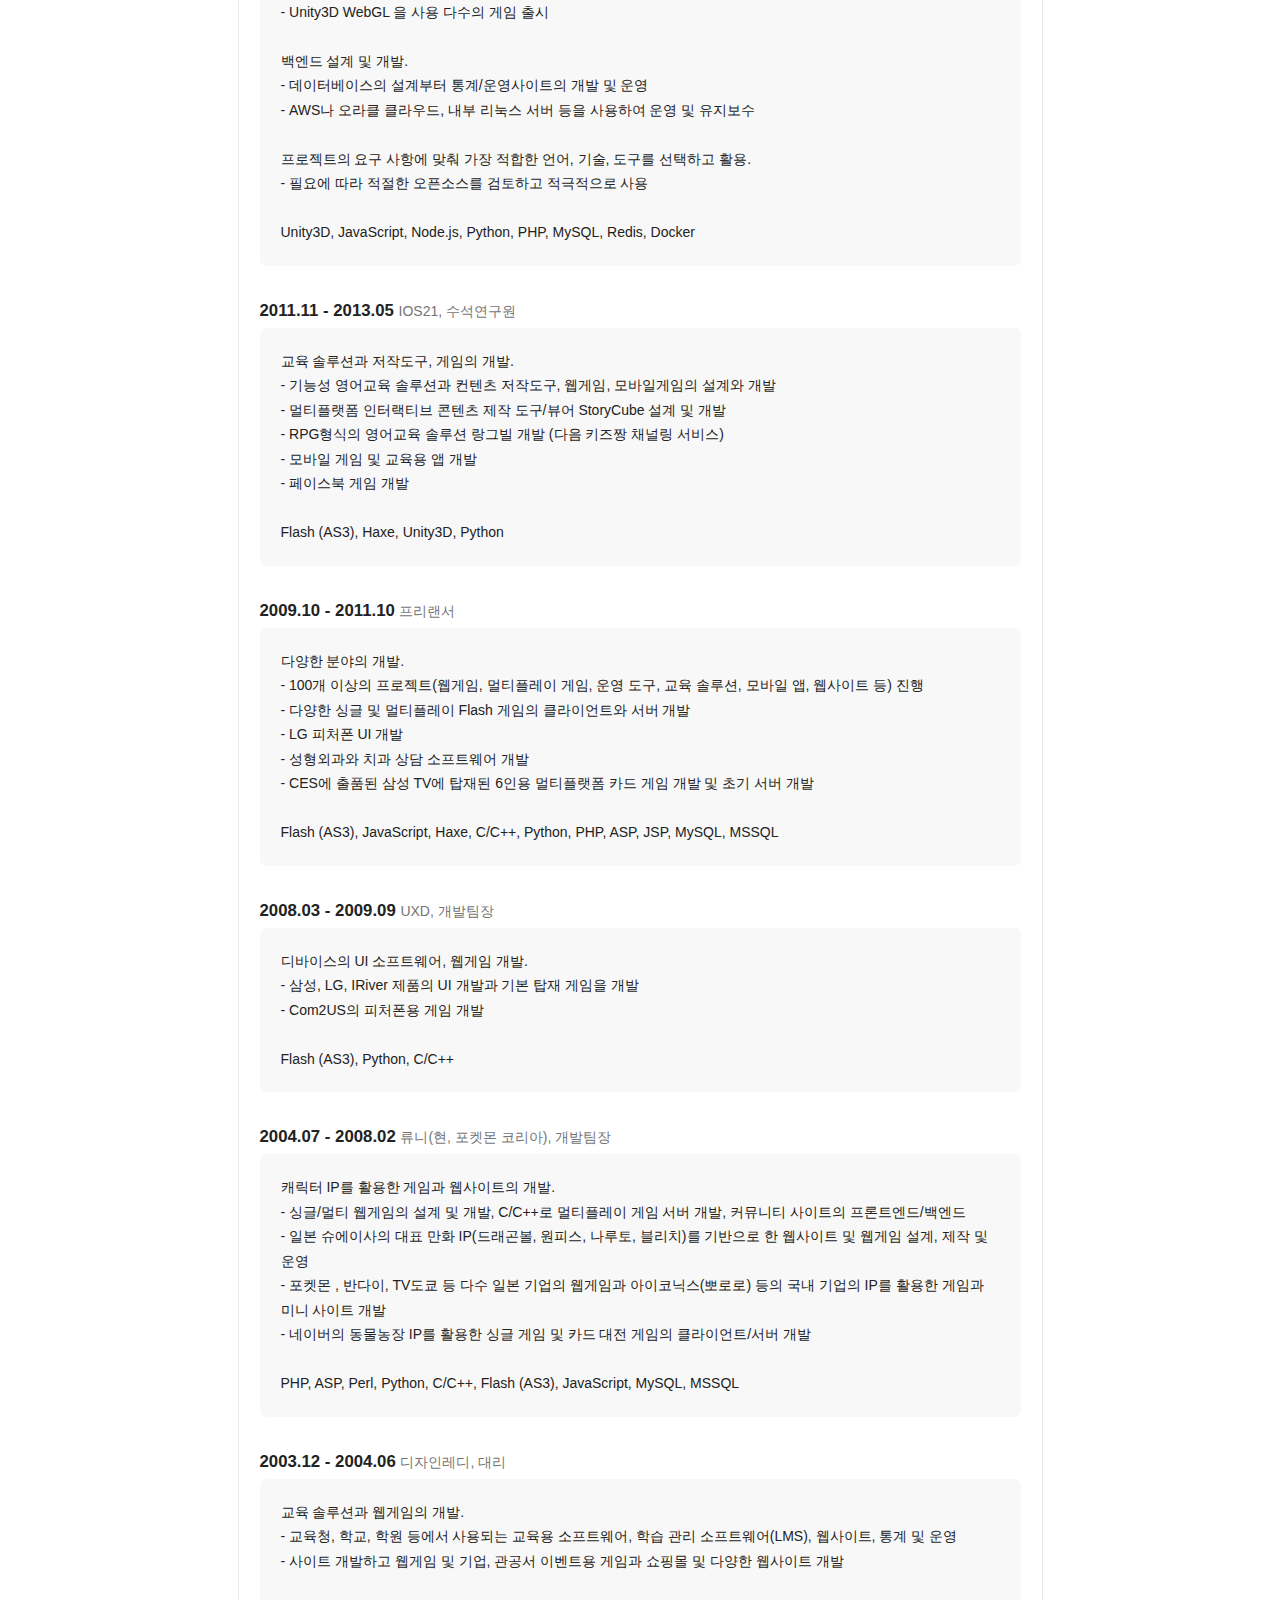
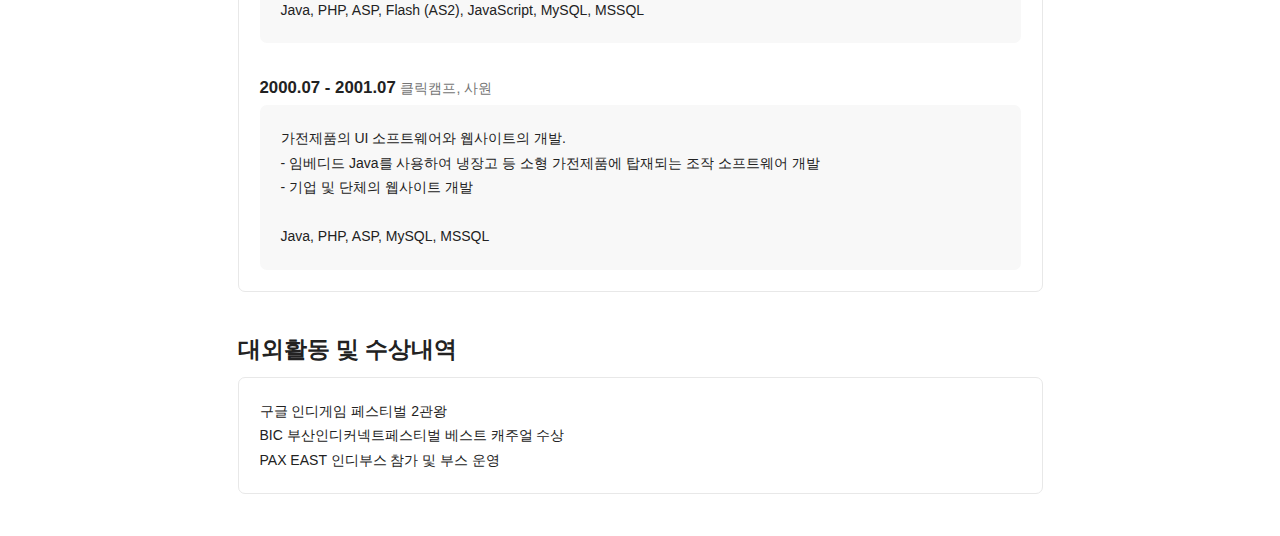
==== commit 78698722: "." ====
--- a/bio/index.html
+++ b/bio/index.html
@@ -68,16 +68,6 @@
 						<div class="cont"><a href="mailto:jh.maeng@born81.com">jh.maeng@born81.com</a></div>
 					</div>
 					
-					<div class="info">
-						<div class="head">휴대폰</div>
-						<div class="cont"><a href="tel:+821045552544">010 4555 2544</a></div>
-					</div>
-					
-					<div class="info info-big">
-						<div class="head">주소</div>
-						<div class="cont">경기 고양시 덕양구 동산2로 25 (동산동)</div>
-					</div>
-					
 					<div class="info info-big">
 						<div class="head">학력</div>
 						<div class="cont">2007.03 - 2011.02 서울사이버대학교 컴퓨터 공학과 졸업</div>
